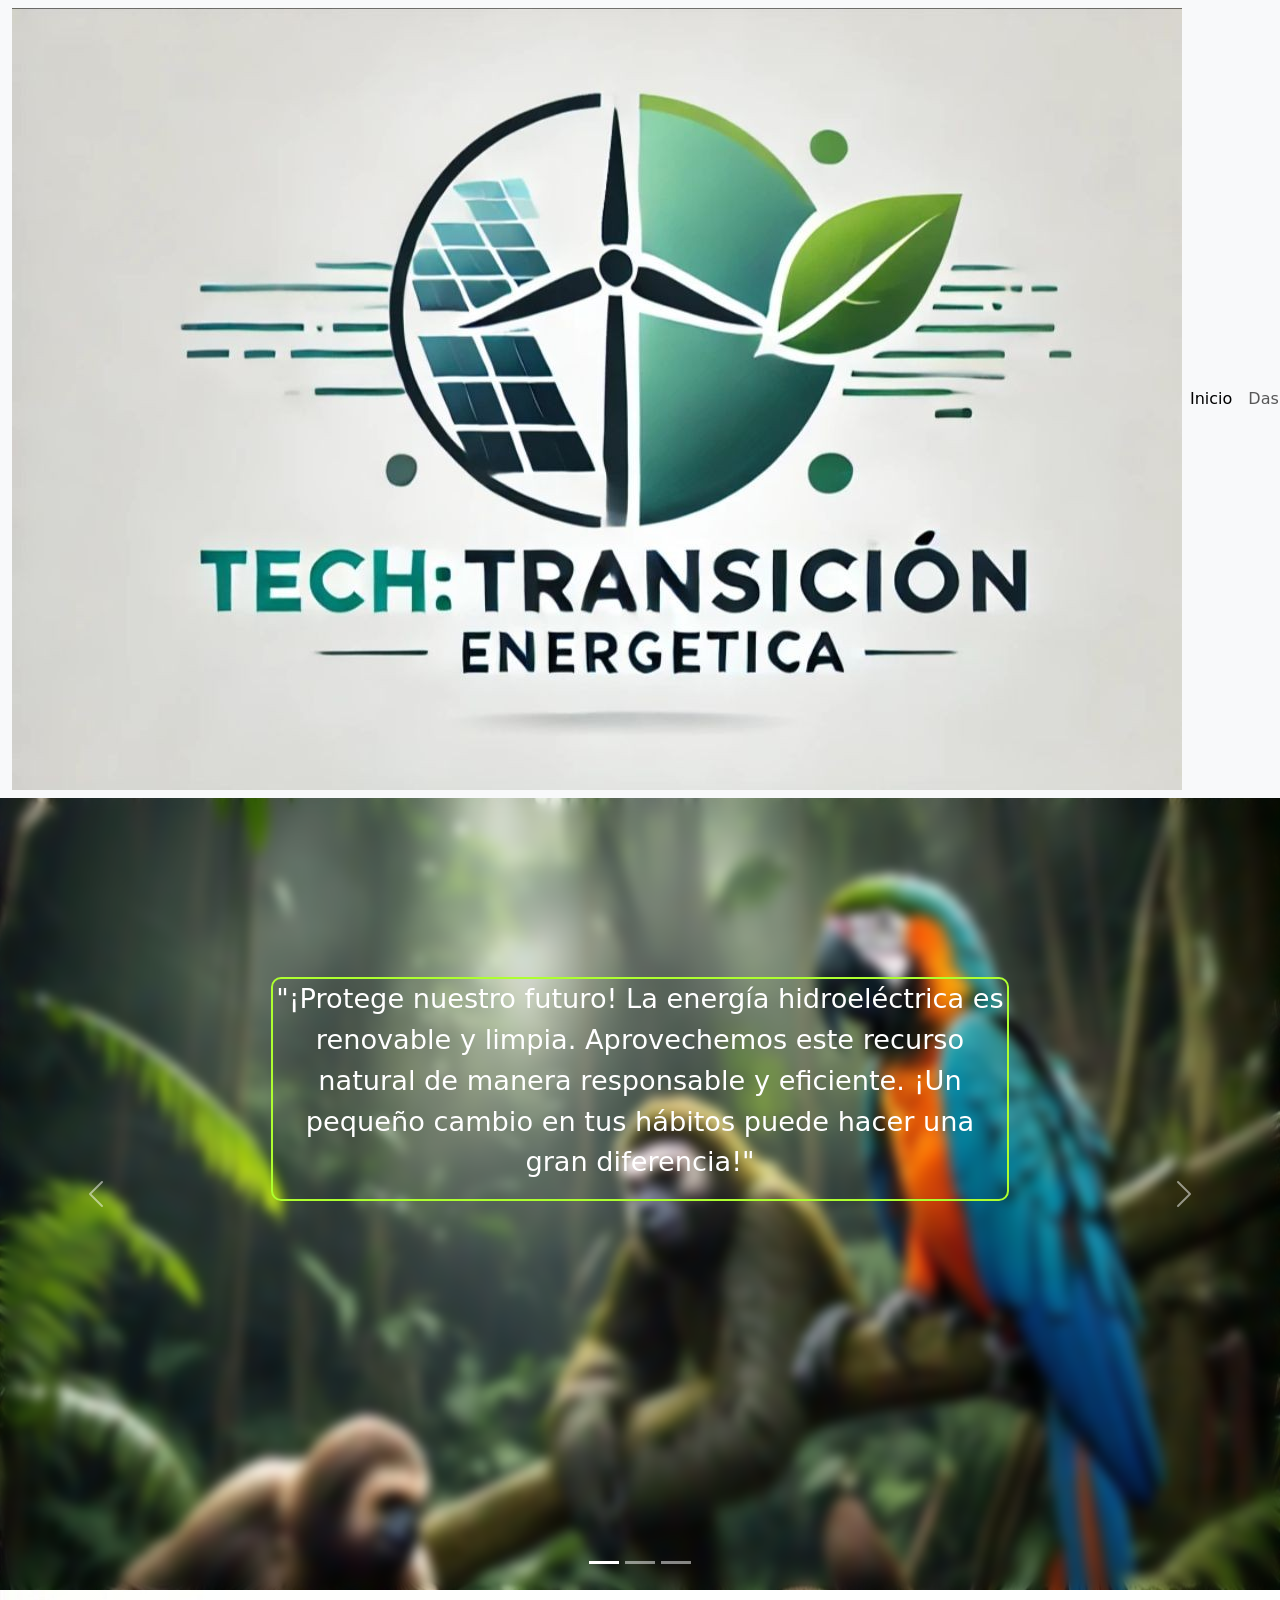
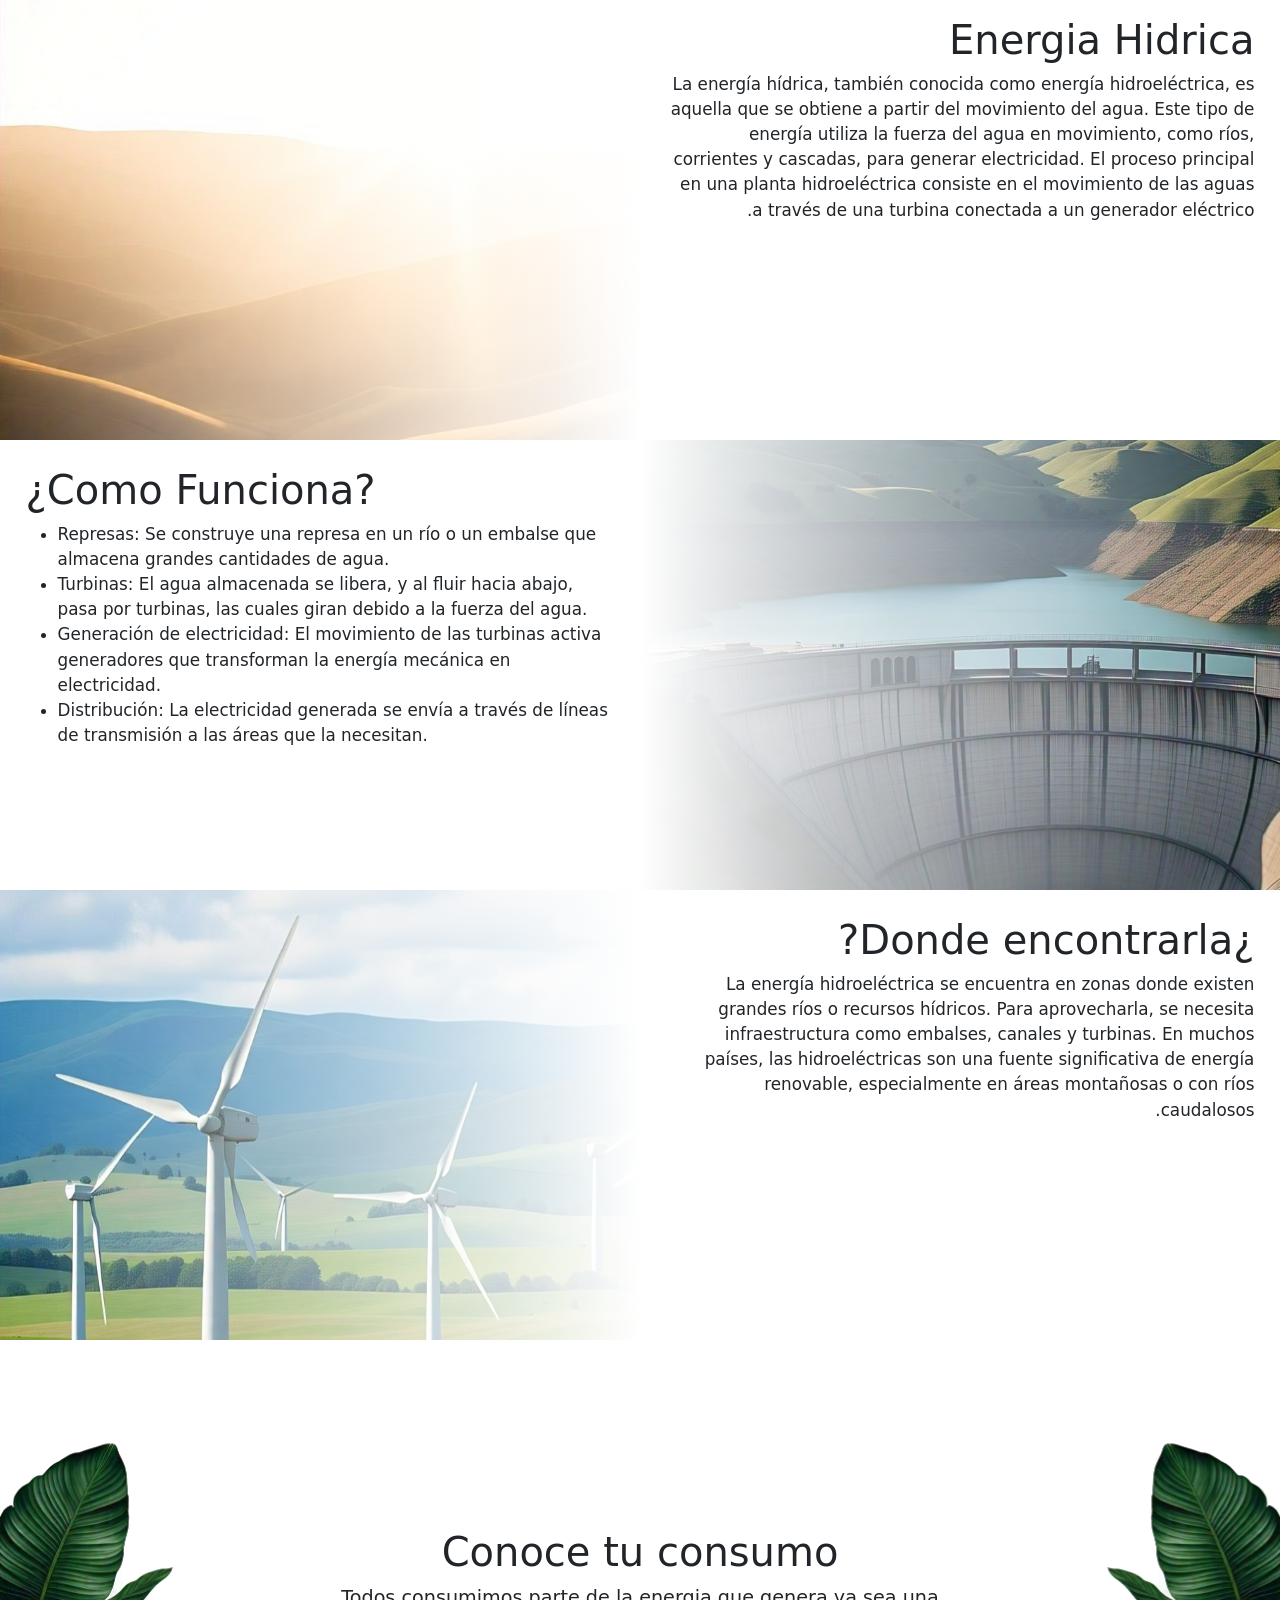
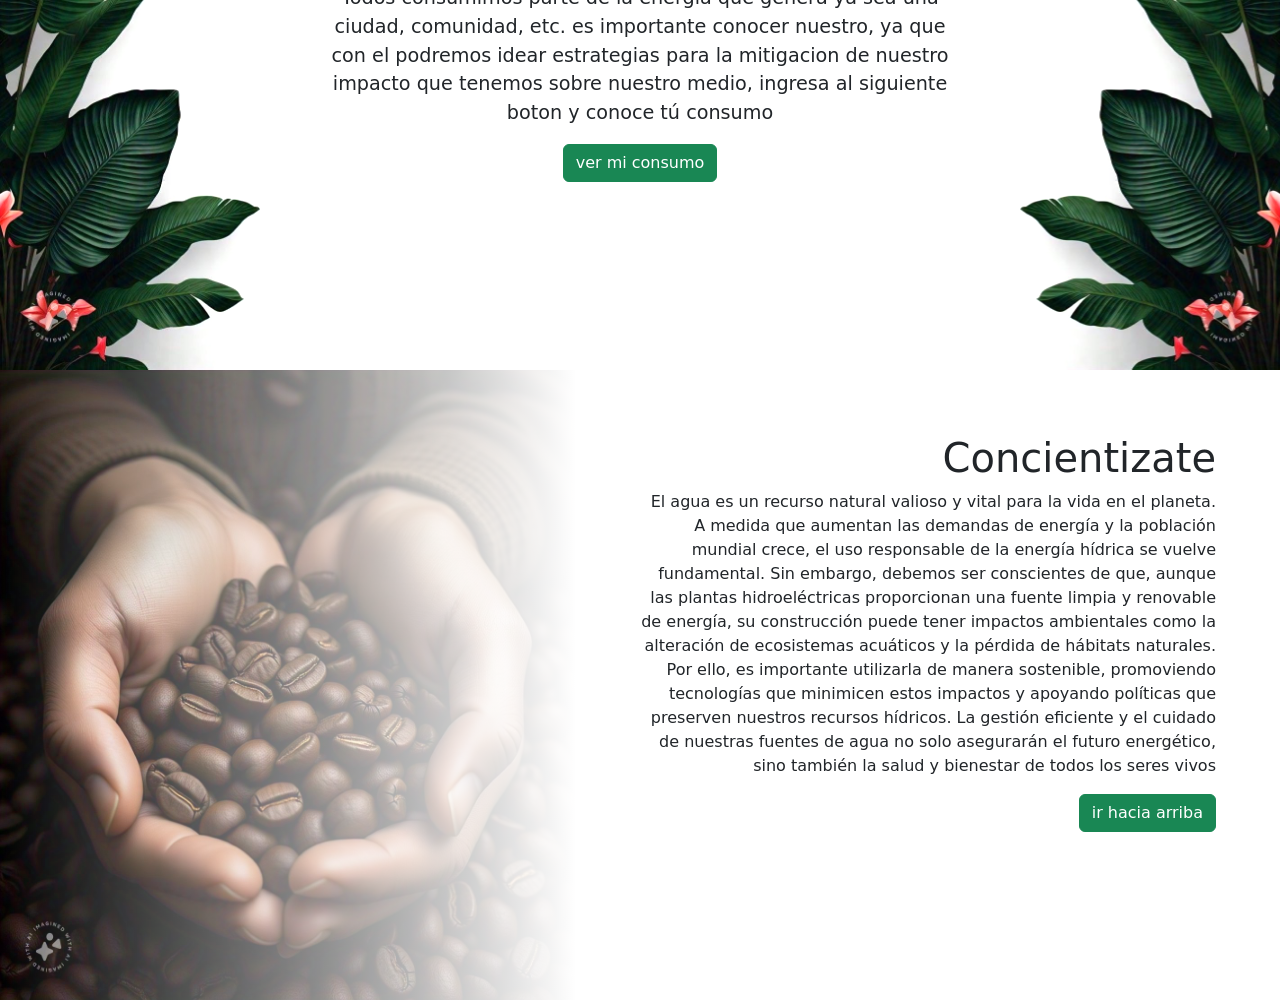
==== index.html @ e949c548 "cambio de nombre al index" ====
<!DOCTYPE html>
<html lang="en">

<head>
  <meta charset="UTF-8">
  <meta name="viewport" content="width=device-width, initial-scale=1.0">
  <title>Inicio</title>

  <!--Implementacion Bootstrap-->
  <link href="https://cdn.jsdelivr.net/npm/bootstrap@5.3.3/dist/css/bootstrap.min.css" rel="stylesheet"
    integrity="sha384-QWTKZyjpPEjISv5WaRU9OFeRpok6YctnYmDr5pNlyT2bRjXh0JMhjY6hW+ALEwIH" crossorigin="anonymous">
  <script src="https://cdn.jsdelivr.net/npm/bootstrap@5.3.3/dist/js/bootstrap.bundle.min.js"
    integrity="sha384-YvpcrYf0tY3lHB60NNkmXc5s9fDVZLESaAA55NDzOxhy9GkcIdslK1eN7N6jIeHz"
    crossorigin="anonymous"></script>
  <!--Fin implementacion Bootstrap-->

  <link rel="stylesheet" href="../navegador/Estilo_navegador.css">
  <link rel="stylesheet" href="./Inicio/Estilo_Inicio.css">
  <link rel="stylesheet" href="./Inicio/Estilo_Inicio_medio.css">

  <script src="Inicio.js"></script>
</head>

<body>



  <nav class="navbar navbar-expand-lg bg-body-tertiary contenedor">
    <div class="container-fluid contenedor">
      <img src="../Recursos/Navegador/Logo.jpg" alt="">
      <button class="navbar-toggler" type="button" data-bs-toggle="collapse" data-bs-target="#navbarNavAltMarkup"
        aria-controls="navbarNavAltMarkup" aria-expanded="false" aria-label="Toggle navigation">
        <span class="navbar-toggler-icon"></span>
      </button>
      <div class="collapse navbar-collapse" id="navbarNavAltMarkup">
        <div class="navbar-nav">
          <a class="nav-link active" aria-current="page" href="../index.html">Inicio</a>
          <a class="nav-link" href="../Dashboard/Dashboard.html-">Dashboard</a>
          <a class="nav-link" href="../Feedback/Feedback.html">Feedback</a>
          <a class="nav-link" href="../Calculadora/Calculadora.html">Calculadora</a>
        </div>
      </div>
    </div>
  </nav>
  <div id="secundario"></div>

  <section id="contenido1">

    <div id="carouselExampleIndicators" class="carousel slide">
      <div class="carousel-indicators">
        <button type="button" data-bs-target="#carouselExampleIndicators" data-bs-slide-to="0" class="active"
          aria-current="true" aria-label="Slide 1"></button>
        <button type="button" data-bs-target="#carouselExampleIndicators" data-bs-slide-to="1"
          aria-label="Slide 2"></button>
        <button type="button" data-bs-target="#carouselExampleIndicators" data-bs-slide-to="2"
          aria-label="Slide 3"></button>
      </div>
      <div class="carousel-inner">
        <div class="carousel-item active">
          <div class="car itm1">

            <div class="desenfoque">
              <div class="txt">
                <p>
                  "¡Protege nuestro futuro! La energía hidroeléctrica es renovable y limpia.
                  Aprovechemos este recurso natural de manera responsable y eficiente.
                  ¡Un pequeño cambio en tus hábitos puede hacer una gran diferencia!"
                </p>
              </div><!--fin txt-->
            </div><!--fin desenfoque-->
          </div><!--fin car itm1-->

        </div><!--fin de la primera pagina del carousel-->

        <div class="carousel-item">
          <div class="car itm2">

            <div class="desenfoque">
              <div class="txt">
                <p>"¡Un futuro más verde es posible! Adopta energías renovables como solar,
                  eólica e hidroeléctrica. Cada acción cuenta: reduce, reutiliza, recicla.
                  ¡Protege el planeta para las generaciones futuras!"
                </p>
              </div><!--fin txt-->
            </div><!--fin desenfoque-->
          </div>

        </div><!--fin de la segunda pagina del carousel-->

        <div class="carousel-item">
          <div class="car itm3">

            <div class="desenfoque">
              <div class="txt">
                <p>"¡Cada acción cuenta! Reduce tus emisiones de CO2:</p>
                <p>Camina, anda en bici o usa transporte público
                  Apaga luces y electrodomésticos cuando no los uses
                  Elige productos con embalajes sostenibles</p>
                <p>¡Juntos podemos combatir el cambio climático y proteger nuestro planeta!"</p>
              </div><!--fin txt-->
            </div><!--fin desenfoque-->
          </div>

        </div><!--fin de la tercera pagina del carousel-->

      </div>

      <button class="carousel-control-prev" type="button" data-bs-target="#carouselExampleIndicators"
        data-bs-slide="prev">
        <span class="carousel-control-prev-icon" aria-hidden="true"></span>
        <span class="visually-hidden">Previous</span>
      </button>
      <button class="carousel-control-next" type="button" data-bs-target="#carouselExampleIndicators"
        data-bs-slide="next">
        <span class="carousel-control-next-icon" aria-hidden="true"></span>
        <span class="visually-hidden">Next</span>
      </button>
    </div>
  </section><!--fin de contenido1-->

  <section name="info general">

    <div class="principal cont1">
      <div class="formato-i img1" alt=""></div>

      <div class="formato-t texto1">

        <h1>Energia Hidrica</h1>

        <p>
          La energía hídrica, también conocida como energía hidroeléctrica,
          es aquella que se obtiene a partir del movimiento del agua. Este tipo de energía utiliza la fuerza del
          agua en movimiento, como ríos, corrientes y cascadas, para generar electricidad. El proceso principal
          en una planta hidroeléctrica consiste en el movimiento de las aguas a través de una turbina conectada
          a un generador eléctrico.

        </p>

      </div><!--fin de formato texto1 -->
    </div>

    <div class="principal cont2">

      <div class="formato-i img2" alt=""></div>

      <div class="formato-t texto2">

        <h1>¿Como Funciona?</h1>

        <ul>
          <li>Represas: Se construye una represa en un río o un embalse que almacena grandes cantidades de agua.</li>
          <li>Turbinas: El agua almacenada se libera, y al fluir hacia abajo, pasa por turbinas, las cuales giran debido
            a la fuerza del agua.</li>
          <li>Generación de electricidad: El movimiento de las turbinas activa generadores que transforman la energía
            mecánica en electricidad.</li>
          <li>Distribución: La electricidad generada se envía a través de líneas de transmisión a las áreas que la
            necesitan.</li>
        </ul>
      </div><!--fin de formato texto2 -->

    </div>

    <div class="principal cont3">
      <div class="formato-i img3" alt=""></div>

      <div class="formato-t texto3">

        <h1>¿Donde encontrarla?</h1>

        <p>
          La energía hidroeléctrica se encuentra en zonas donde existen grandes ríos o recursos hídricos.
          Para aprovecharla, se necesita infraestructura como embalses, canales y turbinas. En muchos países,
          las hidroeléctricas son una fuente significativa de energía renovable, especialmente en áreas montañosas
          o con ríos caudalosos.


        </p>

      </div><!--fin de formato texto3 -->

    </div>

  </section><!--fin de info general -->

  <section id="contenido5">

    <img src="../Recursos/Imagenes_inicio/Plantas_tropicales.jpg" class="bordes" alt="">

    <div id="texto">
      <h1>Conoce tu consumo</h1>
      <p>
        Todos consumimos parte de la energia que genera ya sea una ciudad, comunidad, etc.
        es importante conocer nuestro, ya que con el podremos idear estrategias para la mitigacion de nuestro impacto
        que tenemos sobre nuestro medio, ingresa al siguiente boton y conoce tú consumo
      </p>

      <button type="button" class="btn btn-success" onclick="redirec()">ver mi consumo</button>


    </div>


    <img src="../Recursos/Imagenes_inicio/Plantas_tropicales.jpg" class="bordes invertido" alt="">

  </section>

  <section id="contenido6">

    <div id="carouselExampleSlidesOnly" class="carousel slide" data-bs-ride="carousel">
      <div class="carousel-inner">
        <div class="carousel-item active">
          <div src="../Recursos/Imagenes_inicio/Cafe.jpg" class="img-slide img1"></div>
        </div>
        <div class="carousel-item">
          <div src="../Recursos/Imagenes_inicio/Fruta.jpg" class="img-slide img2"></div>
        </div>
        <div class="carousel-item">
          <div src="../Recursos/Imagenes_inicio/platacion_aceite.jpg" class="img-slide img3"></div>
        </div>
      </div>
    </div>

    <div id="texto-cont6">

      <h1>Concientizate</h1>

      <p>El agua es un recurso natural valioso y vital para la vida en el planeta. A medida que aumentan las demandas de
        energía
        y la población mundial crece, el uso responsable de la energía hídrica se vuelve fundamental. Sin embargo,
        debemos ser
        conscientes de que, aunque las plantas hidroeléctricas proporcionan una fuente limpia y renovable de energía,
        su construcción puede tener impactos ambientales como la alteración de ecosistemas acuáticos y la pérdida de
        hábitats naturales.
        Por ello, es importante utilizarla de manera sostenible, promoviendo tecnologías que minimicen estos impactos y
        apoyando políticas
        que preserven nuestros recursos hídricos. La gestión eficiente y el cuidado de nuestras fuentes de agua no solo
        asegurarán el futuro energético,
        sino también la salud y bienestar de todos los seres vivos
      </p>

      <button type="button" class="btn btn-success" onclick="backGoToUp()">ir hacia arriba</button>


    </div>


  </section>




</body>
<footer>

</footer>

</html>
---- Inicio/Estilo_Inicio.css ----
body{
    margin: 0%;
    padding: 0%;
}


/* section contenido1*/

#contenido1{
    width: 100%;
    height: 88vh;
}

.carousel{
    width: 100%;
    height: 88vh;
}


.desenfoque{
    width: 100%;
    height: 88vh;
    backdrop-filter: blur(6px);
    padding: 14%;
}
.car{
    width: 100%;
    height: 88vh;
    background-size: 100% 88vh;
    font-size: 1.2rem;
    
}
.car.itm1{

    background-image:url('../Recursos/Imagenes_inicio/selva_oscura_animales.jpg') ;
    backdrop-filter: blur(10px);

}
.car.itm2{

    background-image:url('../Recursos/Imagenes_inicio/selva_animales_moos.jpg') ;
}
.car.itm3{

    background-image:url('../Recursos/Imagenes_inicio/selva_tropical.jpg') ;

}




@media(min-width:791px){
    /* secction info general*/

    .principal{
        width: 100%;
        height: 50vh;
    }
    
    .formato-i{
        min-height: 50vh ;
        width: 50%;
        padding: 3%;
        border: none;
    }
    
    .formato-i.img1{
        background-image: linear-gradient( to left, #ffffff, transparent),url('../Recursos/Imagenes_inicio/Desierto.jpg');
        background-size: cover;
        background-repeat: no-repeat;
        float: left;
    }
    
    .formato-i.img2{
        background-image: linear-gradient( to right, #ffffff, transparent),url('../Recursos/Imagenes_inicio/Represa.jpg');
        background-size: cover;
        float: right;
    }
    
    .formato-i.img3{
        background-image: linear-gradient( to left, #ffffff, transparent),url('../Recursos/Imagenes_inicio/Campo_eolica.jpg');
        background-size: cover;
        float: left;
    }
    
    .formato-t{
        min-height: 50vh ;
        width: 50%;
        padding: 2%;
        overflow: auto;
        font-size: 1.05rem;
    }
    
    .formato-t.texto1{
        direction: rtl;
        float: right;
    }
    
    .formato-t.texto2{
    
        direction: ltr;
        float: left;
        
    }
    
    .formato-t.texto3{
        direction: rtl;
        float: right;
    }
    
    /* Section contenido5*/
    
    #contenido5{
        width: 100%;
        height: 70vh;
        display: flex;
    }
    .bordes{
        height: 70vh;
        filter: brightness(1.1);
        mix-blend-mode:multiply;
    
    }
    
    #texto{
        width:75%;
        text-align: center;
        margin: auto;
        padding: 5%;
        overflow: auto;
        font-size: 1.2rem;
    }
    
    .bordes.invertido{
        transform: scaleX(-1);
    }
    
    /*section contenido6*/
    
    #contenido6{
        width: 100%;
        height: 70vh;
        display: flex;
    }
    
    #carouselExampleSlidesOnly{
        width: 50%;
        height: 70vh;
        
    }
    
    .img-slide{
        height: 70vh;
        width: 100%;
    }
    
    .img-slide.img1{
    
        background-image:linear-gradient(to left,white,transparent), url('../Recursos/Imagenes_inicio/Cafe.jpg');
    
        /*width --- height*/
        background-size: 100% 70vh;
    }
    
    .img-slide.img2{
    
        background-image:linear-gradient(to left,white,transparent), url('../Recursos/Imagenes_inicio/Fruta.jpg');
    
        /*width --- height*/
        background-size: 100% 70vh;
    }
    
    
    .img-slide.img3{
    
        background-image:linear-gradient(to left,white,transparent), url('../Recursos/Imagenes_inicio/platacion_aceite.jpg');
    
        /*width --- height*/
        background-size: 100% 70vh;
    }
    
    #texto-cont6{
        width: 50%;
        direction: rtl;
        margin: 5%;
        overflow: auto;
        font-size: 1rem;
    }
    
    .txt{
        border: 2px solid greenyellow;
        border-radius: 10px;
        width: 80%;
        margin: auto;
        color:#ffffff;
        text-align: center;
        font-size: 1.7rem;
    }
    




}
---- Inicio/Estilo_Inicio_medio.css ----
@media(max-width:790px){

    /* secction info general*/

    .principal{
        width: 100%;
        max-height: 100vh;
    }
    
    .formato-i{
        min-height: 50vh ;
        width: 100%;
    }
    
    .formato-i.img1{
        background-image: linear-gradient( to left, #ffffff, transparent),url('../Recursos/Imagenes_inicio/Desierto.jpg');
        background-size: cover;
        background-repeat: no-repeat;
    }
    
    .formato-i.img2{
        background-image: linear-gradient( to right, #ffffff, transparent),url('../Recursos/Imagenes_inicio/Represa.jpg');
        background-size: cover;
    }
    
    .formato-i.img3{
        background-image: linear-gradient( to left, #ffffff, transparent),url('../Recursos/Imagenes_inicio/Campo_eolica.jpg');
        background-size: cover;
    }
    
    .formato-t{
        width: 100%;
        padding: 3%;
        text-align: center;
    }



    /* Section contenido5*/

    #contenido5{
        width: 100%;
        min-height: 30vh;
        max-height: 40vh;
        display: flex;
    }
    .bordes{
        width: 30%;
        min-height: 40vh;
        filter: brightness(1.1);
        mix-blend-mode:multiply;
    
    }
    
    #texto{
        width:75%;
        text-align: center;
        padding: 5%;
        min-height: 40vh;
        overflow: auto;
    }
    
    .bordes.invertido{
        transform: scaleX(-1);
    }



    /*section contenido6*/

    #contenido6{
        width: 100%;
        height: auto;
    }
    
    #carouselExampleSlidesOnly{
        width: 100%;
        height: 50vh;
        
    }
    
    .img-slide{
        min-height: 50vh;
        width: 100%;
    }
    
    .img-slide.img1{
    
        background-image:linear-gradient(to left,white,transparent), url('../Recursos/Imagenes_inicio/Cafe.jpg');
    
        /*width --- height*/
        background-size: 100% 50vh;
    }
    
    .img-slide.img2{
    
        background-image:linear-gradient(to left,white,transparent), url('../Recursos/Imagenes_inicio/Fruta.jpg');
    
        /*width --- height*/
        background-size: 100% 50vh;
    }
    
    
    .img-slide.img3{
    
        background-image:linear-gradient(to left,white,transparent), url('../Recursos/Imagenes_inicio/platacion_aceite.jpg');
    
        /*width --- height*/
        background-size: 100% 50vh;
    }
    
    #texto-cont6{
        width: 100%;
        padding: 3%;
        direction: rtl;
        overflow: auto;
    }
    
    .txt{
        border: 2px solid greenyellow;
        border-radius: 10px;
        width: 80%;
        margin: auto;
        color:#ffffff;
        text-align: center;
        font-size: 1.5rem;
    }


}
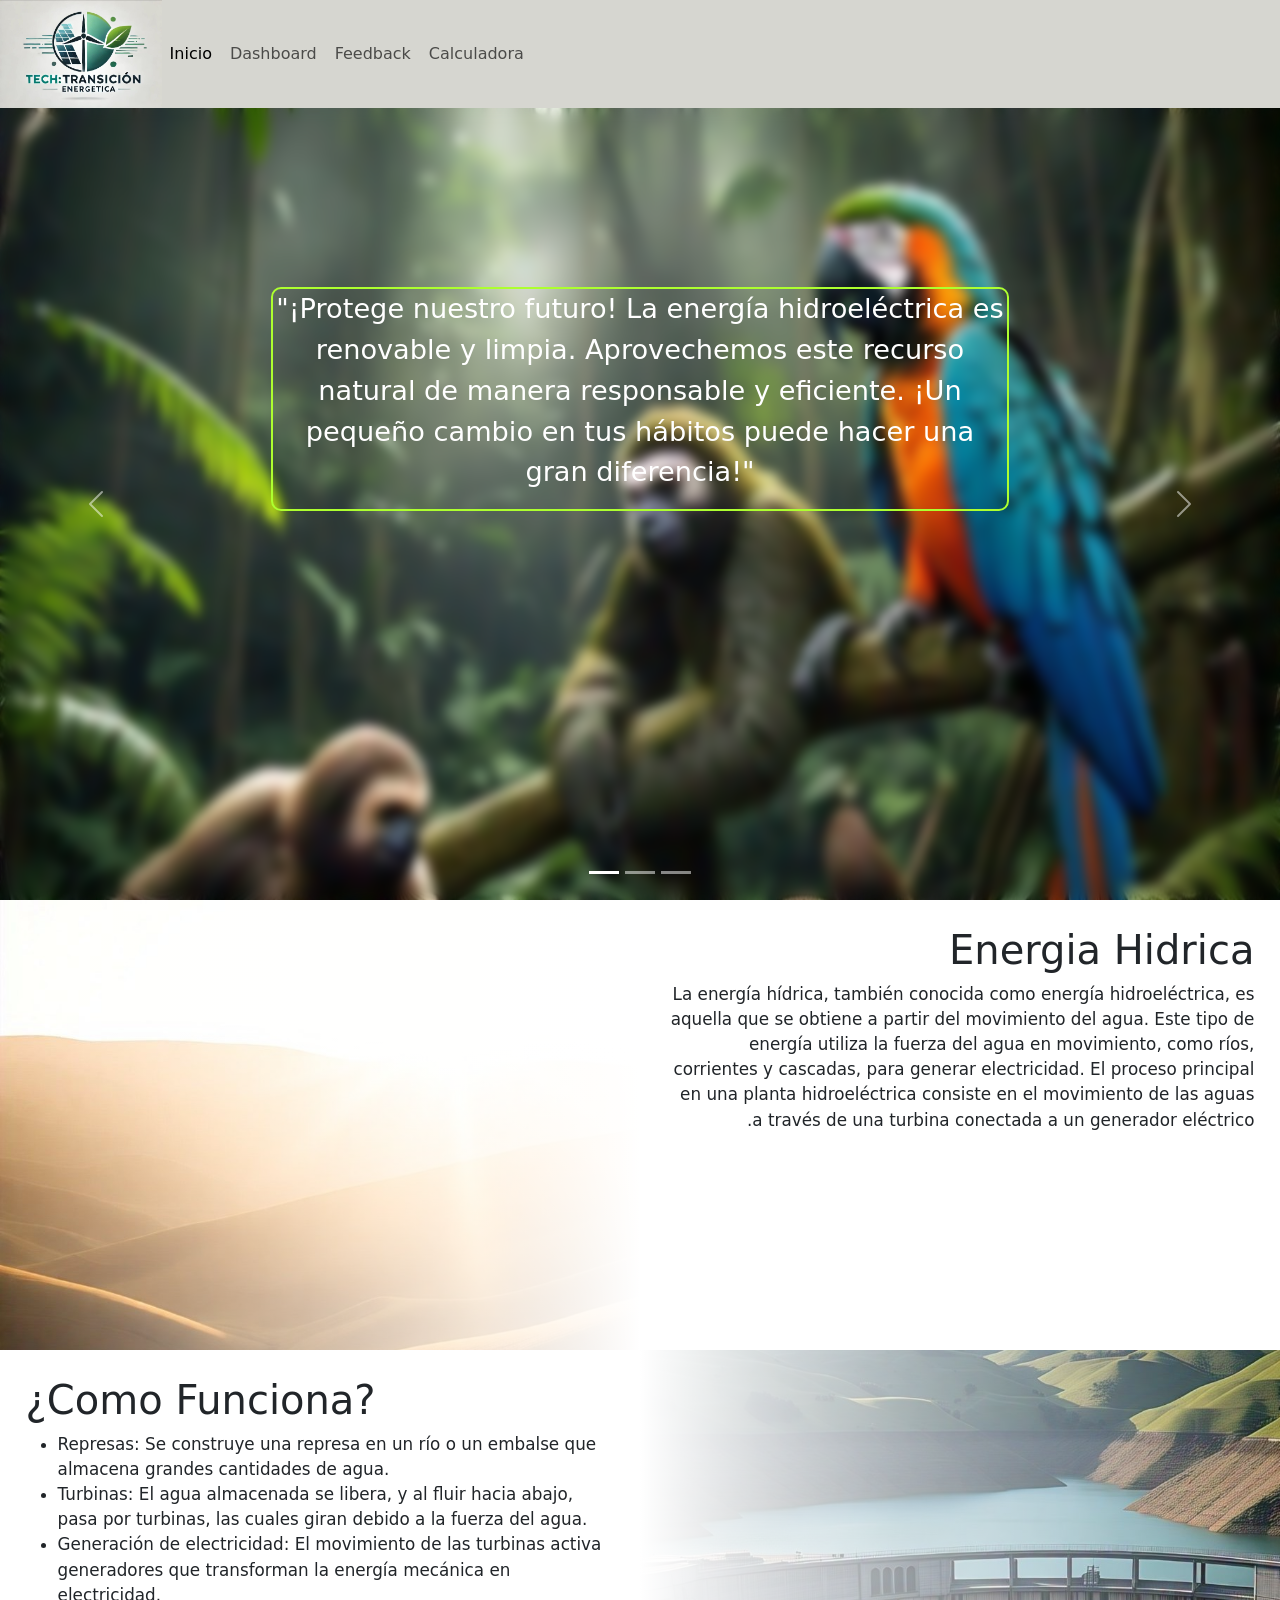
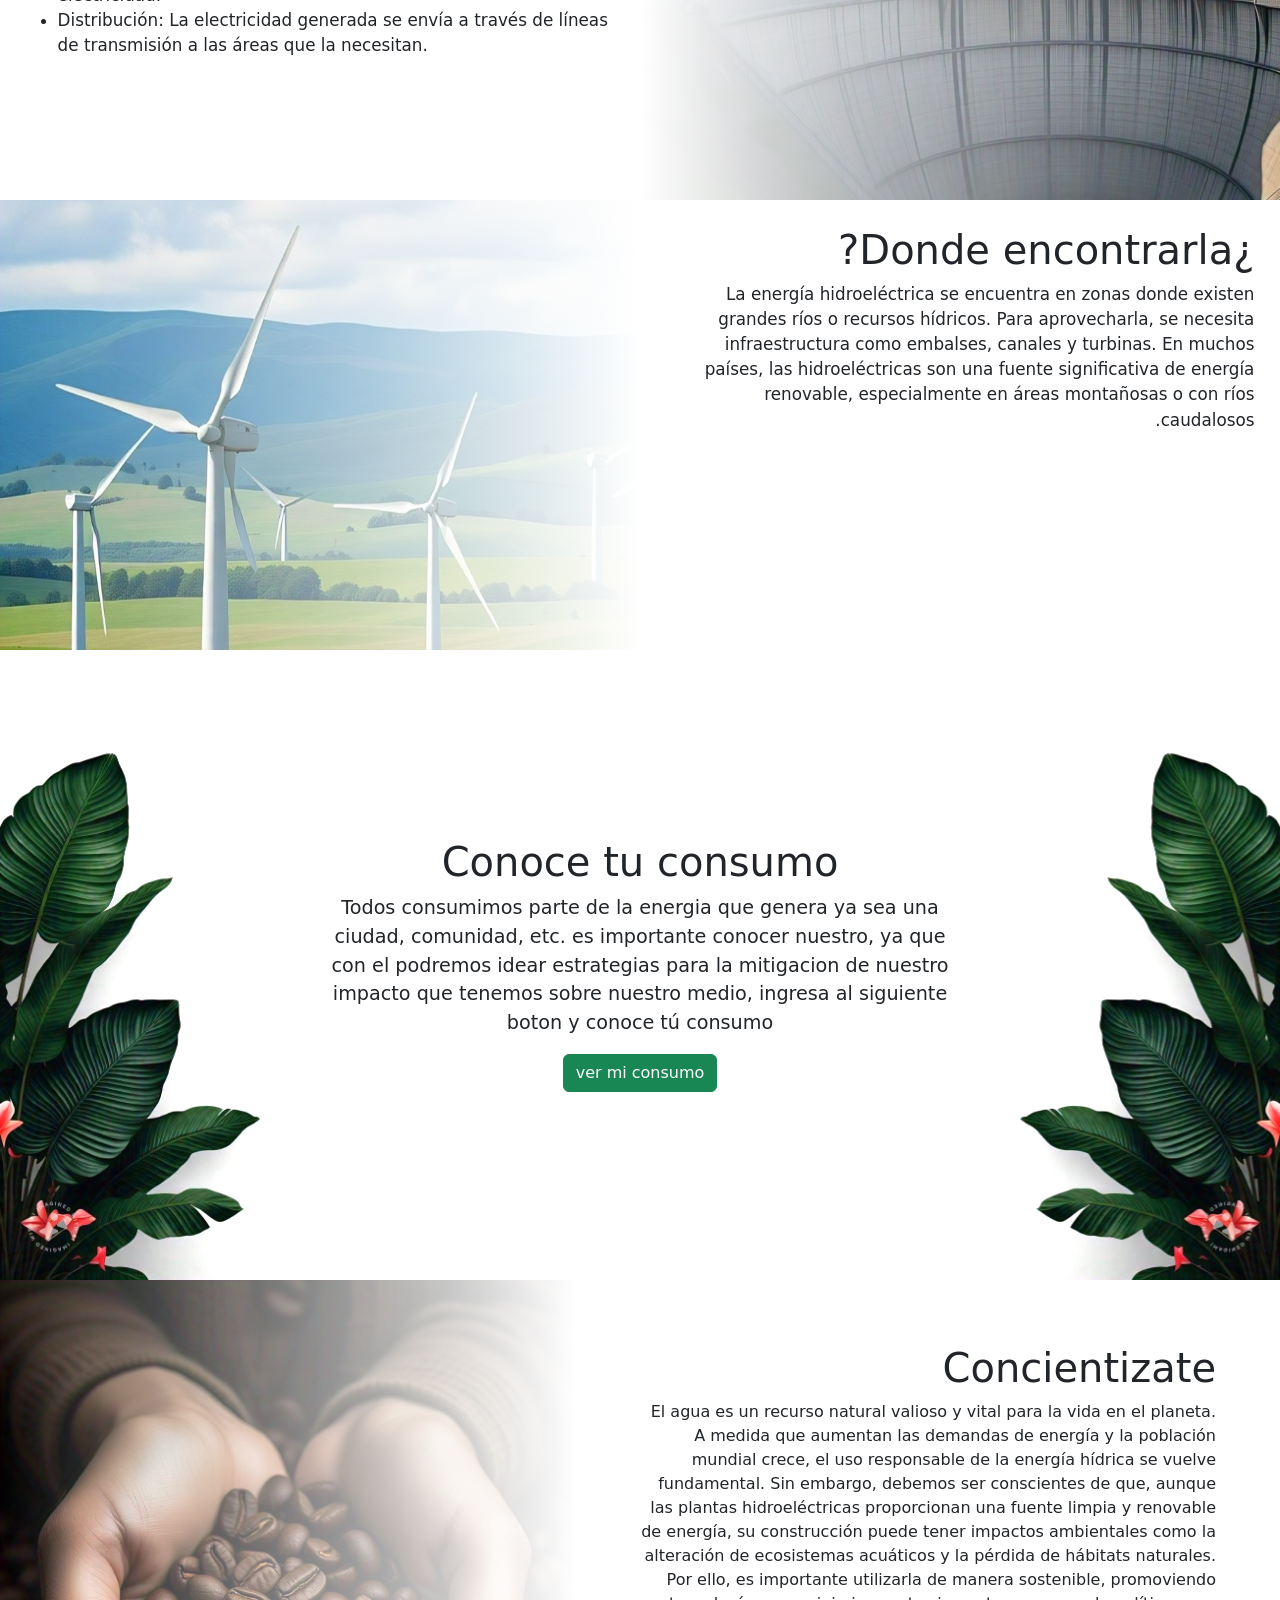
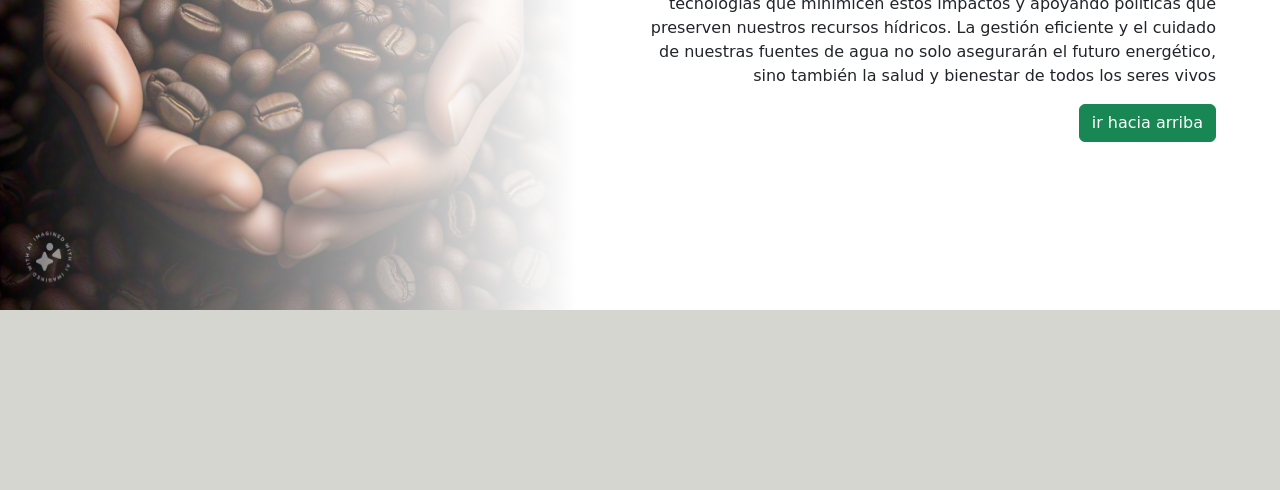
==== commit 2a373ed8: "modificacion rutas 3" ====
--- a/index.html
+++ b/index.html
@@ -14,11 +14,11 @@
     crossorigin="anonymous"></script>
   <!--Fin implementacion Bootstrap-->
 
-  <link rel="stylesheet" href="../navegador/Estilo_navegador.css">
+  <link rel="stylesheet" href="./Navegador/Estilo_navegador.css">
   <link rel="stylesheet" href="./Inicio/Estilo_Inicio.css">
   <link rel="stylesheet" href="./Inicio/Estilo_Inicio_medio.css">
 
-  <script src="Inicio.js"></script>
+  <script src="./Inicio/inicio.js"></script>
 </head>
 
 <body>
@@ -27,7 +27,7 @@
 
   <nav class="navbar navbar-expand-lg bg-body-tertiary contenedor">
     <div class="container-fluid contenedor">
-      <img src="../Recursos/Navegador/Logo.jpg" alt="">
+      <img src="./Recursos/Navegador/Logo.jpg" alt="">
       <button class="navbar-toggler" type="button" data-bs-toggle="collapse" data-bs-target="#navbarNavAltMarkup"
         aria-controls="navbarNavAltMarkup" aria-expanded="false" aria-label="Toggle navigation">
         <span class="navbar-toggler-icon"></span>
@@ -35,9 +35,9 @@
       <div class="collapse navbar-collapse" id="navbarNavAltMarkup">
         <div class="navbar-nav">
           <a class="nav-link active" aria-current="page" href="../index.html">Inicio</a>
-          <a class="nav-link" href="../Dashboard/Dashboard.html-">Dashboard</a>
-          <a class="nav-link" href="../Feedback/Feedback.html">Feedback</a>
-          <a class="nav-link" href="../Calculadora/Calculadora.html">Calculadora</a>
+          <a class="nav-link" href="./Dashboard/Dashboard.html-">Dashboard</a>
+          <a class="nav-link" href="./Feedback/Feedback.html">Feedback</a>
+          <a class="nav-link" href="./Calculadora/Calculadora.html">Calculadora</a>
         </div>
       </div>
     </div>
@@ -184,7 +184,7 @@
 
   <section id="contenido5">
 
-    <img src="../Recursos/Imagenes_inicio/Plantas_tropicales.jpg" class="bordes" alt="">
+    <img src="./Recursos/Imagenes_inicio/Plantas_tropicales.jpg" class="bordes" alt="">
 
     <div id="texto">
       <h1>Conoce tu consumo</h1>
@@ -200,7 +200,7 @@
     </div>
 
 
-    <img src="../Recursos/Imagenes_inicio/Plantas_tropicales.jpg" class="bordes invertido" alt="">
+    <img src="./Recursos/Imagenes_inicio/Plantas_tropicales.jpg" class="bordes invertido" alt="">
 
   </section>
 
@@ -209,13 +209,13 @@
     <div id="carouselExampleSlidesOnly" class="carousel slide" data-bs-ride="carousel">
       <div class="carousel-inner">
         <div class="carousel-item active">
-          <div src="../Recursos/Imagenes_inicio/Cafe.jpg" class="img-slide img1"></div>
-        </div>
-        <div class="carousel-item">
-          <div src="../Recursos/Imagenes_inicio/Fruta.jpg" class="img-slide img2"></div>
-        </div>
-        <div class="carousel-item">
-          <div src="../Recursos/Imagenes_inicio/platacion_aceite.jpg" class="img-slide img3"></div>
+          <div src="./Recursos/Imagenes_inicio/Cafe.jpg" class="img-slide img1"></div>
+        </div>
+        <div class="carousel-item">
+          <div src="./Recursos/Imagenes_inicio/Fruta.jpg" class="img-slide img2"></div>
+        </div>
+        <div class="carousel-item">
+          <div src="./Recursos/Imagenes_inicio/platacion_aceite.jpg" class="img-slide img3"></div>
         </div>
       </div>
     </div>
--- a/Navegador/Estilo_navegador.css
+++ b/Navegador/Estilo_navegador.css
@@ -0,0 +1,91 @@
+.navbar{
+    width: 100%;
+    min-height: 12vh;
+    max-height: 50vh;
+    background-color: rgb(214, 214, 208) !important;
+    position: fixed;
+    z-index: 3;
+}
+
+#secundario{
+    width: 100% ;
+    height: 12vh;
+}
+
+
+.container-fluid.contenedor{
+    margin: 0%;
+    padding: 0%;
+}
+
+.navbar.navbar-expand-lg.bg-body-tertiary.contenedor{
+    margin: 0%;
+    padding: 0%;
+}
+
+img{
+    height: 12vh;
+    border:none !important;
+
+}
+
+
+@media(min-width:990px){
+
+    a{
+        direction: rtl;
+        padding-right: 3% !important;
+        
+    }
+    
+    a:hover{
+        
+        background: linear-gradient( transparent, rgb(255, 255, 255) , transparent);
+    }
+
+
+}
+
+@media(max-width:990px){
+    a{
+        direction: rtl;
+        padding-right: 3% !important;
+    }
+    
+    a:hover{
+        background-color: rgb(255, 255, 255) ;
+    }
+
+}
+
+/*footer*/
+footer{
+
+    width: 100%;
+    height: 20vh;
+    background-color: rgb(214, 214, 208);
+
+}
+
+
+/* scrollbar*/
+
+body::-webkit-scrollbar{
+
+    width: 10px;
+    border-radius: 4px;
+    background-color: rgb(100, 107, 108);
+    
+}
+
+body::-webkit-scrollbar-thumb{
+
+    border-radius: 4px;
+    background-color: rgb(166, 172, 172);
+    
+}
+
+
+
+
+
